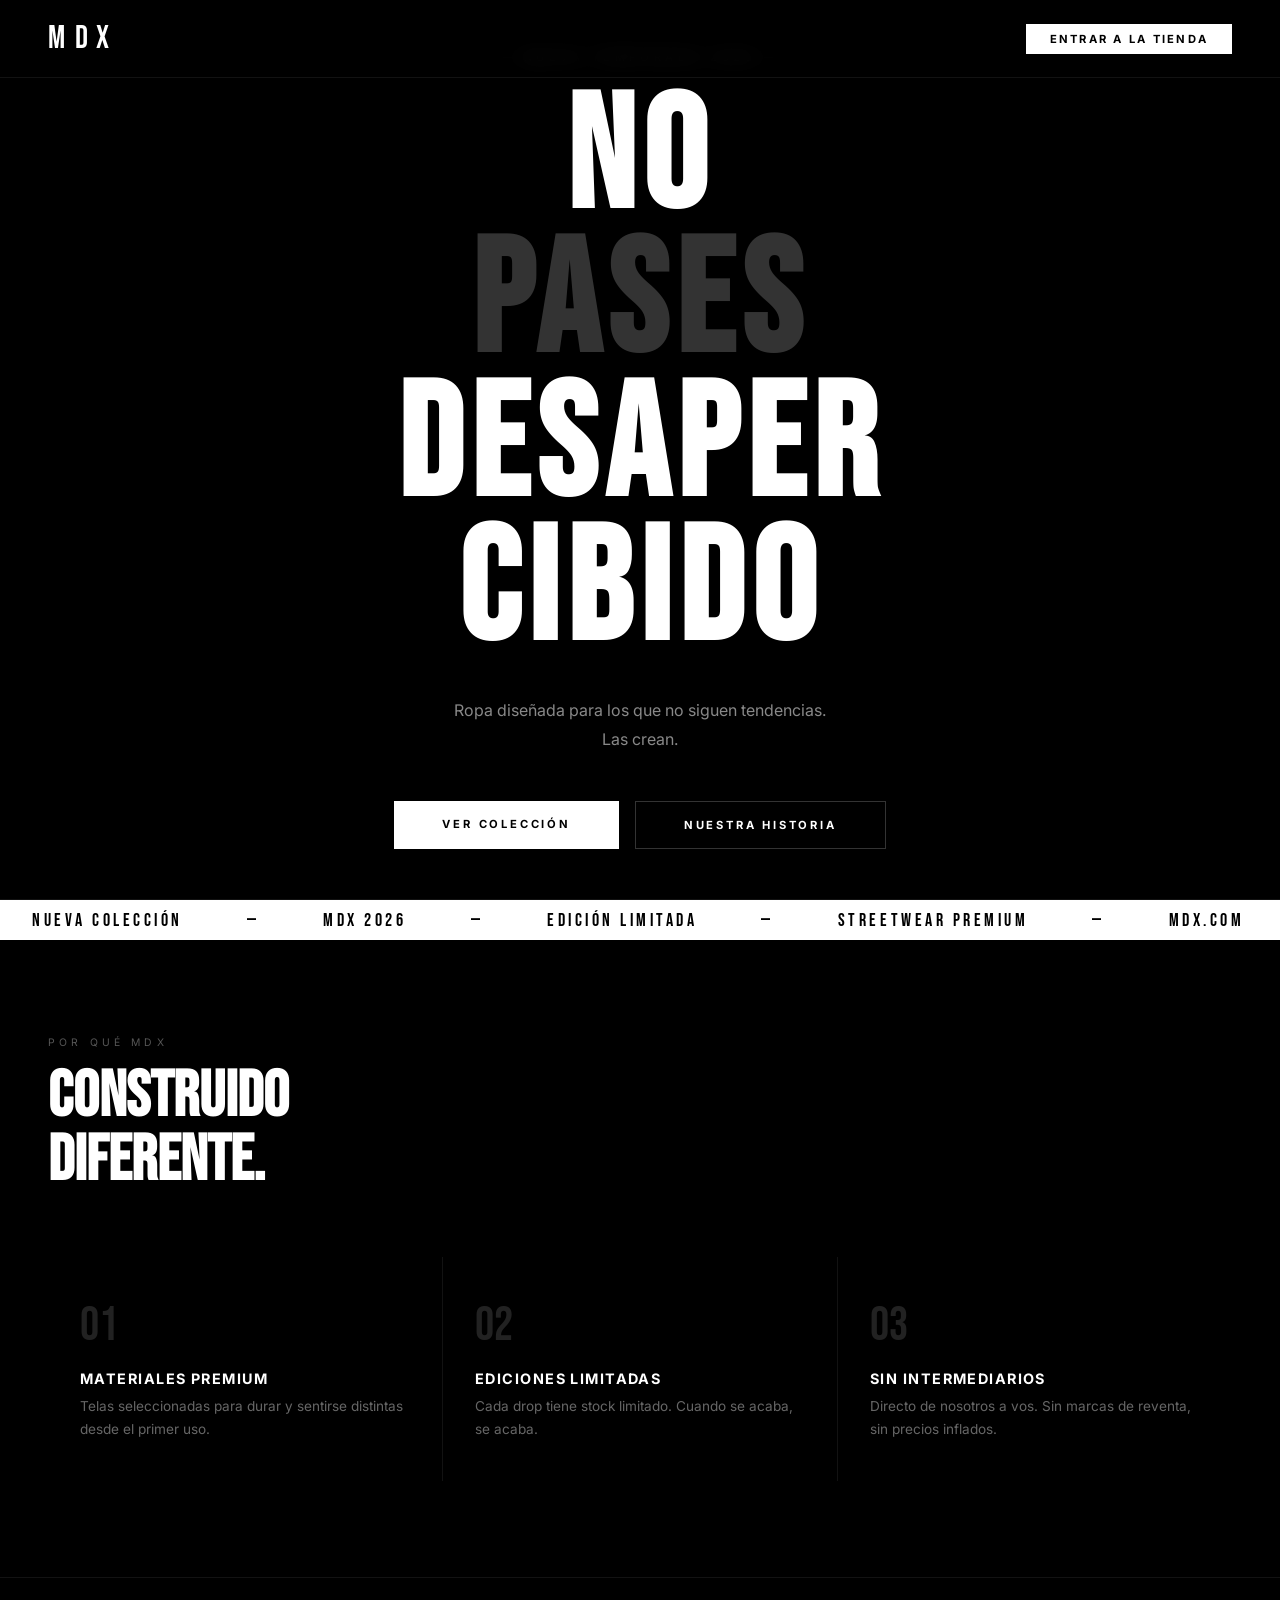
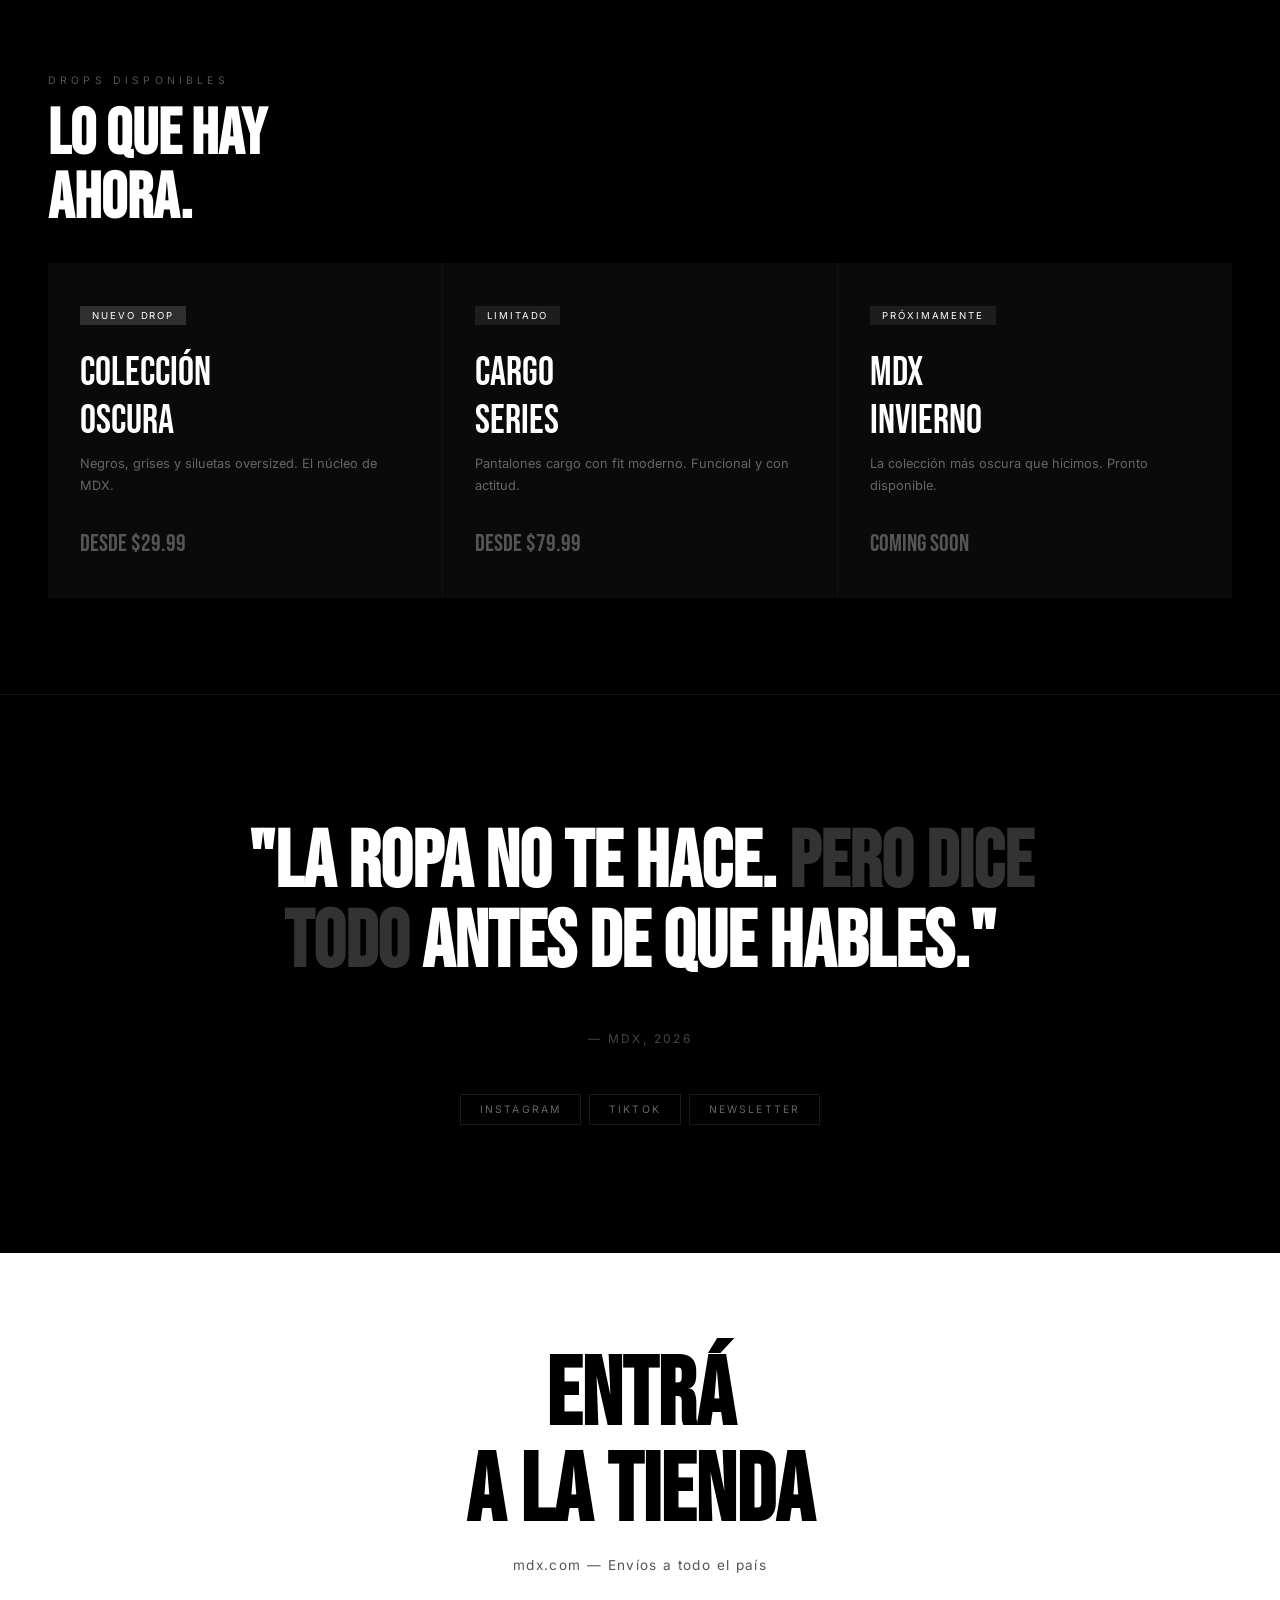
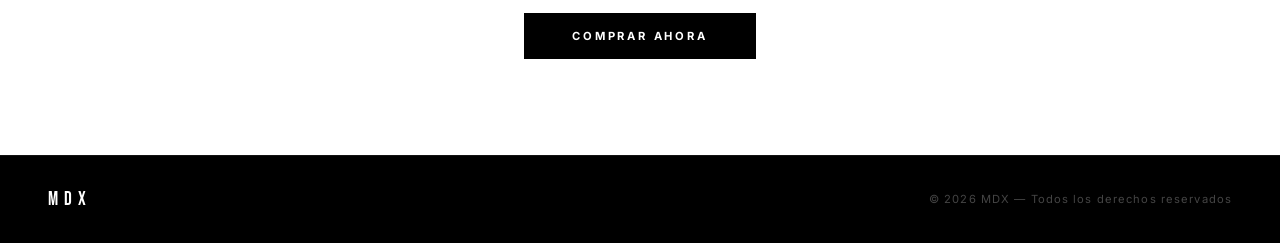
==== index.html @ 60da6911 "main" ====
<!DOCTYPE html>
<html lang="es">
<head>
  <meta charset="UTF-8" />
  <meta name="viewport" content="width=device-width, initial-scale=1.0" />
  <title>MDX — No pases desapercibido</title>
  <meta name="description" content="Ropa diseñada para los que no siguen tendencias. Las crean. Entrá a mdx.com" />
  <link rel="preconnect" href="https://fonts.googleapis.com" />
  <link href="https://fonts.googleapis.com/css2?family=Bebas+Neue&family=Inter:wght@400;500;700&display=swap" rel="stylesheet" />
  <style>
    *{margin:0;padding:0;box-sizing:border-box;}
    body{background:#000;color:#fff;font-family:'Inter',sans-serif;overflow-x:hidden;}
    .bebas{font-family:'Bebas Neue',sans-serif;}
    .nav{position:fixed;top:0;width:100%;z-index:100;display:flex;justify-content:space-between;align-items:center;padding:1.2rem 3rem;background:rgba(0,0,0,0.6);backdrop-filter:blur(10px);border-bottom:1px solid rgba(255,255,255,0.07);}
    .nav-logo{font-family:'Bebas Neue',sans-serif;font-size:2rem;letter-spacing:0.3em;color:#fff;text-decoration:none;}
    .nav-cta{padding:0.5rem 1.5rem;background:#fff;color:#000;font-size:0.7rem;letter-spacing:0.2em;text-transform:uppercase;font-weight:700;cursor:pointer;border:none;transition:background 0.2s;text-decoration:none;}
    .nav-cta:hover{background:#d4d4d4;}
    .hero{min-height:100vh;display:flex;flex-direction:column;justify-content:center;align-items:center;text-align:center;padding:2rem;position:relative;border-bottom:1px solid rgba(255,255,255,0.07);}
    .hero-tag{font-size:0.7rem;letter-spacing:0.4em;text-transform:uppercase;color:#666;margin-bottom:1.5rem;}
    .hero-title{font-family:'Bebas Neue',sans-serif;font-size:10rem;line-height:0.9;letter-spacing:0.05em;margin-bottom:2rem;}
    .hero-title span{color:#333;}
    .hero-sub{font-size:1rem;color:#888;max-width:400px;line-height:1.8;margin-bottom:3rem;}
    .hero-btns{display:flex;gap:1rem;flex-wrap:wrap;justify-content:center;}
    .btn-primary{padding:1rem 3rem;background:#fff;color:#000;font-size:0.7rem;letter-spacing:0.25em;text-transform:uppercase;font-weight:700;cursor:pointer;border:none;transition:all 0.2s;text-decoration:none;}
    .btn-primary:hover{background:#d4d4d4;}
    .btn-secondary{padding:1rem 3rem;background:transparent;color:#fff;font-size:0.7rem;letter-spacing:0.25em;text-transform:uppercase;font-weight:700;cursor:pointer;border:1px solid rgba(255,255,255,0.2);transition:all 0.2s;text-decoration:none;}
    .btn-secondary:hover{border-color:#fff;}
    .ticker{background:#fff;color:#000;padding:0.6rem 0;overflow:hidden;white-space:nowrap;}
    .ticker-inner{display:inline-block;animation:ticker 18s linear infinite;}
    .ticker-inner span{font-family:'Bebas Neue',sans-serif;font-size:1.1rem;letter-spacing:0.2em;padding:0 2rem;}
    @keyframes ticker{from{transform:translateX(0)}to{transform:translateX(-50%)}}
    .section{padding:6rem 3rem;border-bottom:1px solid rgba(255,255,255,0.07);}
    .section-label{font-size:0.65rem;letter-spacing:0.4em;text-transform:uppercase;color:#555;margin-bottom:1rem;}
    .section-title{font-family:'Bebas Neue',sans-serif;font-size:4rem;line-height:1;margin-bottom:1.5rem;}
    .features{display:grid;grid-template-columns:repeat(3,1fr);gap:1px;background:rgba(255,255,255,0.07);margin-top:4rem;}
    .feature{background:#000;padding:2.5rem 2rem;}
    .feature-num{font-family:'Bebas Neue',sans-serif;font-size:3rem;color:#222;margin-bottom:1rem;}
    .feature-title{font-size:0.9rem;font-weight:700;letter-spacing:0.1em;text-transform:uppercase;margin-bottom:0.5rem;}
    .feature-desc{font-size:0.85rem;color:#666;line-height:1.7;}
    .drops{display:grid;grid-template-columns:repeat(3,1fr);gap:1px;background:rgba(255,255,255,0.07);}
    .drop{background:#0a0a0a;padding:2.5rem 2rem;position:relative;overflow:hidden;}
    .drop-badge{display:inline-block;padding:0.25rem 0.75rem;background:rgba(255,255,255,0.08);font-size:0.6rem;letter-spacing:0.2em;text-transform:uppercase;margin-bottom:1.5rem;}
    .drop-badge.hot{background:rgba(255,255,255,0.15);color:#fff;}
    .drop-title{font-family:'Bebas Neue',sans-serif;font-size:2.5rem;margin-bottom:0.5rem;}
    .drop-desc{font-size:0.8rem;color:#666;line-height:1.7;margin-bottom:2rem;}
    .drop-price{font-family:'Bebas Neue',sans-serif;font-size:1.5rem;color:#555;}
    .drop-line{position:absolute;bottom:0;left:0;width:0;height:2px;background:#fff;transition:width 0.4s;}
    .drop:hover .drop-line{width:100%;}
    .manifesto{text-align:center;padding:8rem 3rem;}
    .manifesto-quote{font-family:'Bebas Neue',sans-serif;font-size:5rem;line-height:1;max-width:800px;margin:0 auto 3rem;}
    .manifesto-quote span{color:#333;}
    .social{display:flex;gap:0.5rem;justify-content:center;flex-wrap:wrap;margin-top:3rem;}
    .social-pill{padding:0.5rem 1.2rem;border:1px solid rgba(255,255,255,0.1);font-size:0.65rem;letter-spacing:0.2em;text-transform:uppercase;color:#666;cursor:pointer;transition:all 0.2s;text-decoration:none;}
    .social-pill:hover{border-color:#fff;color:#fff;}
    .cta-final{background:#fff;color:#000;text-align:center;padding:6rem 3rem;}
    .cta-final-title{font-family:'Bebas Neue',sans-serif;font-size:6rem;line-height:1;margin-bottom:1rem;}
    .cta-final-sub{font-size:0.85rem;color:#555;margin-bottom:2.5rem;letter-spacing:0.1em;}
    .btn-dark{padding:1rem 3rem;background:#000;color:#fff;font-size:0.7rem;letter-spacing:0.25em;text-transform:uppercase;font-weight:700;cursor:pointer;border:none;transition:background 0.2s;text-decoration:none;display:inline-block;}
    .btn-dark:hover{background:#222;}
    footer{padding:2rem 3rem;display:flex;justify-content:space-between;align-items:center;border-top:1px solid rgba(255,255,255,0.07);}
    .footer-logo{font-family:'Bebas Neue',sans-serif;font-size:1.2rem;letter-spacing:0.3em;}
    .footer-copy{font-size:0.7rem;color:#444;letter-spacing:0.1em;}
    @media(max-width:768px){
      .nav{padding:1rem 1.5rem;}
      .hero-title{font-size:5rem;}
      .features,.drops{grid-template-columns:1fr;}
      .manifesto-quote{font-size:3rem;}
      .cta-final-title{font-size:4rem;}
      .section{padding:4rem 1.5rem;}
      footer{flex-direction:column;gap:1rem;text-align:center;}
    }
  </style>
</head>
<body>

<nav class="nav">
  <a href="https://mdx.com" class="nav-logo">MDX</a>
  <a href="https://mdx.com/productos" class="nav-cta">Entrar a la tienda</a>
</nav>

<section class="hero">
  <p class="hero-tag">— Nueva temporada 2026 —</p>
  <h1 class="hero-title bebas">NO<br><span>PASES</span><br>DESAPER<br>CIBIDO</h1>
  <p class="hero-sub">Ropa diseñada para los que no siguen tendencias. Las crean.</p>
  <div class="hero-btns">
    <a href="https://mdx.com/productos" class="btn-primary">Ver colección</a>
    <a href="https://mdx.com/nosotros" class="btn-secondary">Nuestra historia</a>
  </div>
</section>

<div class="ticker">
  <div class="ticker-inner">
    <span>NUEVA COLECCIÓN</span><span>—</span><span>MDX 2026</span><span>—</span><span>EDICIÓN LIMITADA</span><span>—</span><span>STREETWEAR PREMIUM</span><span>—</span><span>MDX.COM</span><span>—</span>
    <span>NUEVA COLECCIÓN</span><span>—</span><span>MDX 2026</span><span>—</span><span>EDICIÓN LIMITADA</span><span>—</span><span>STREETWEAR PREMIUM</span><span>—</span><span>MDX.COM</span><span>—</span>
  </div>
</div>

<section class="section">
  <p class="section-label">Por qué MDX</p>
  <h2 class="section-title bebas">Construido<br>diferente.</h2>
  <div class="features">
    <div class="feature">
      <div class="feature-num">01</div>
      <div class="feature-title">Materiales premium</div>
      <div class="feature-desc">Telas seleccionadas para durar y sentirse distintas desde el primer uso.</div>
    </div>
    <div class="feature">
      <div class="feature-num">02</div>
      <div class="feature-title">Ediciones limitadas</div>
      <div class="feature-desc">Cada drop tiene stock limitado. Cuando se acaba, se acaba.</div>
    </div>
    <div class="feature">
      <div class="feature-num">03</div>
      <div class="feature-title">Sin intermediarios</div>
      <div class="feature-desc">Directo de nosotros a vos. Sin marcas de reventa, sin precios inflados.</div>
    </div>
  </div>
</section>

<section class="section">
  <p class="section-label">Drops disponibles</p>
  <h2 class="section-title bebas">Lo que hay<br>ahora.</h2>
  <div class="drops" style="margin-top:2rem;">
    <div class="drop">
      <div class="drop-badge hot">Nuevo drop</div>
      <div class="drop-title bebas">Colección<br>Oscura</div>
      <div class="drop-desc">Negros, grises y siluetas oversized. El núcleo de MDX.</div>
      <div class="drop-price">Desde $29.99</div>
      <div class="drop-line"></div>
    </div>
    <div class="drop">
      <div class="drop-badge">Limitado</div>
      <div class="drop-title bebas">Cargo<br>Series</div>
      <div class="drop-desc">Pantalones cargo con fit moderno. Funcional y con actitud.</div>
      <div class="drop-price">Desde $79.99</div>
      <div class="drop-line"></div>
    </div>
    <div class="drop">
      <div class="drop-badge">Próximamente</div>
      <div class="drop-title bebas">MDX<br>Invierno</div>
      <div class="drop-desc">La colección más oscura que hicimos. Pronto disponible.</div>
      <div class="drop-price">Coming soon</div>
      <div class="drop-line"></div>
    </div>
  </div>
</section>

<div class="manifesto">
  <h2 class="manifesto-quote bebas">"La ropa no te hace. <span>Pero dice todo</span> antes de que hables."</h2>
  <p style="font-size:0.75rem;color:#444;letter-spacing:0.2em;text-transform:uppercase;">— MDX, 2026</p>
  <div class="social">
    <a href="#" class="social-pill">Instagram</a>
    <a href="#" class="social-pill">TikTok</a>
    <a href="#" class="social-pill">Newsletter</a>
  </div>
</div>

<div class="cta-final">
  <h2 class="cta-final-title bebas">Entrá<br>a la tienda</h2>
  <p class="cta-final-sub">mdx.com — Envíos a todo el país</p>
  <a href="https://mdx.com" class="btn-dark">Comprar ahora</a>
</div>

<footer>
  <div class="footer-logo">MDX</div>
  <div class="footer-copy">© 2026 MDX — Todos los derechos reservados</div>
</footer>

</body>
</html>
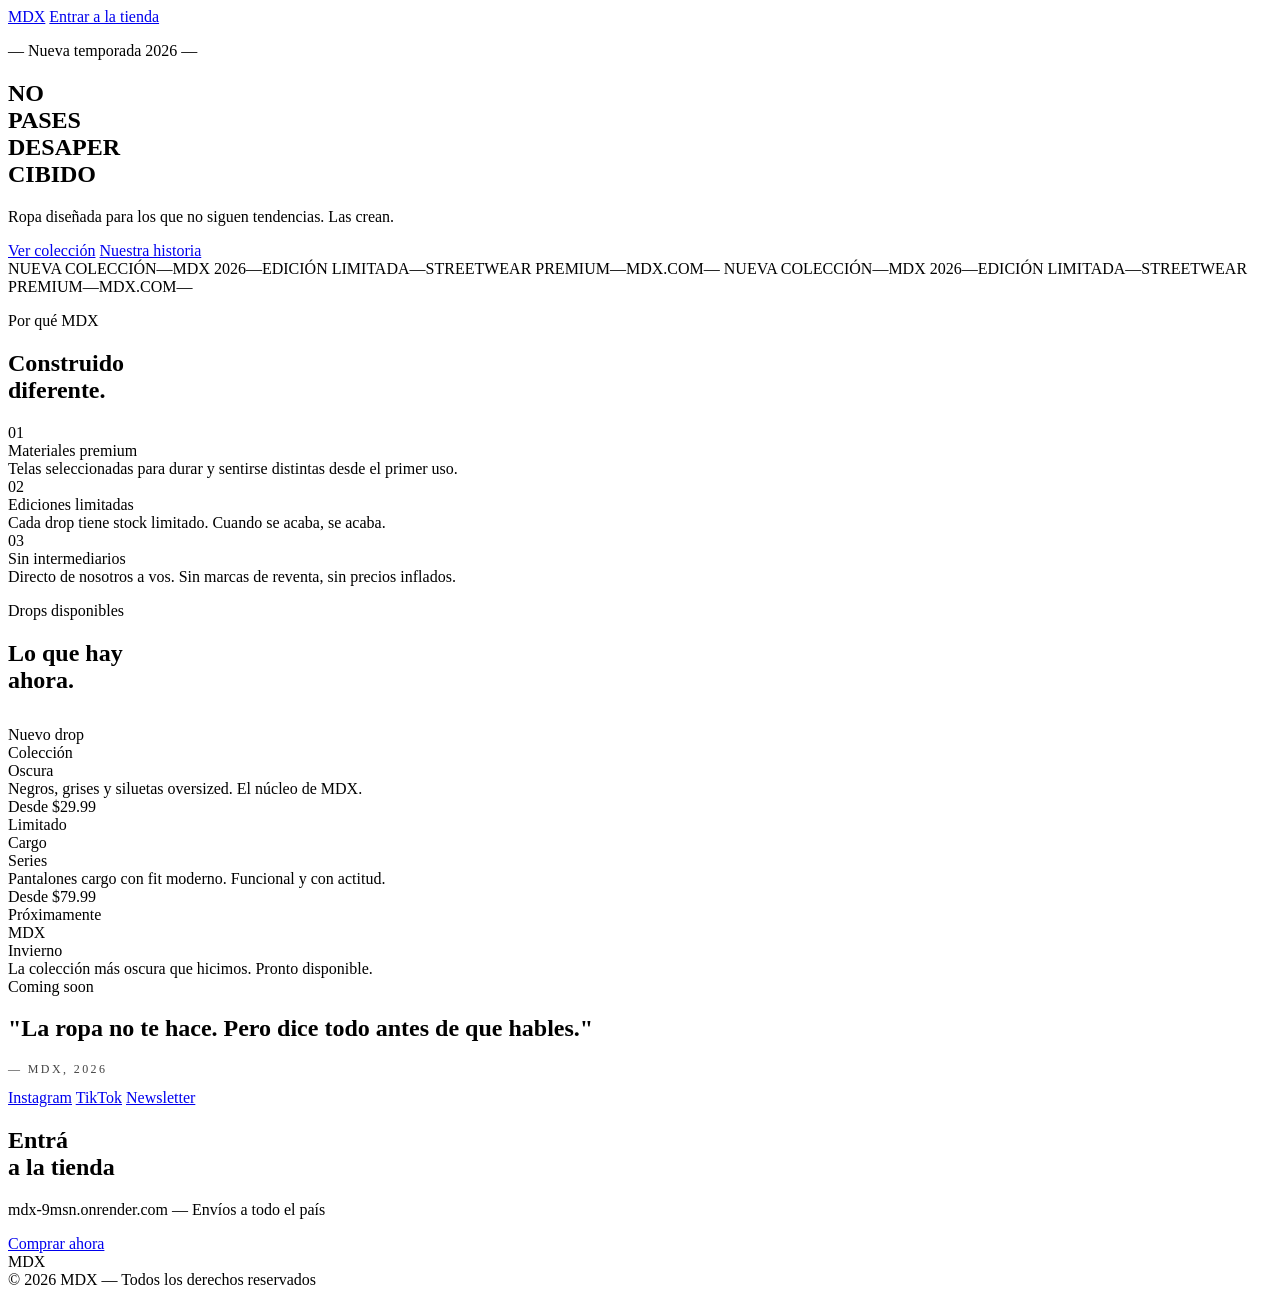
==== commit 4e47d75c: "main" ====
--- a/index.html
+++ b/index.html
@@ -4,78 +4,16 @@
   <meta charset="UTF-8" />
   <meta name="viewport" content="width=device-width, initial-scale=1.0" />
   <title>MDX — No pases desapercibido</title>
-  <meta name="description" content="Ropa diseñada para los que no siguen tendencias. Las crean. Entrá a mdx.com" />
+  <meta name="description" content="Ropa diseñada para los que no siguen tendencias. Las crean. Entrá a mdx" />
   <link rel="preconnect" href="https://fonts.googleapis.com" />
   <link href="https://fonts.googleapis.com/css2?family=Bebas+Neue&family=Inter:wght@400;500;700&display=swap" rel="stylesheet" />
-  <style>
-    *{margin:0;padding:0;box-sizing:border-box;}
-    body{background:#000;color:#fff;font-family:'Inter',sans-serif;overflow-x:hidden;}
-    .bebas{font-family:'Bebas Neue',sans-serif;}
-    .nav{position:fixed;top:0;width:100%;z-index:100;display:flex;justify-content:space-between;align-items:center;padding:1.2rem 3rem;background:rgba(0,0,0,0.6);backdrop-filter:blur(10px);border-bottom:1px solid rgba(255,255,255,0.07);}
-    .nav-logo{font-family:'Bebas Neue',sans-serif;font-size:2rem;letter-spacing:0.3em;color:#fff;text-decoration:none;}
-    .nav-cta{padding:0.5rem 1.5rem;background:#fff;color:#000;font-size:0.7rem;letter-spacing:0.2em;text-transform:uppercase;font-weight:700;cursor:pointer;border:none;transition:background 0.2s;text-decoration:none;}
-    .nav-cta:hover{background:#d4d4d4;}
-    .hero{min-height:100vh;display:flex;flex-direction:column;justify-content:center;align-items:center;text-align:center;padding:2rem;position:relative;border-bottom:1px solid rgba(255,255,255,0.07);}
-    .hero-tag{font-size:0.7rem;letter-spacing:0.4em;text-transform:uppercase;color:#666;margin-bottom:1.5rem;}
-    .hero-title{font-family:'Bebas Neue',sans-serif;font-size:10rem;line-height:0.9;letter-spacing:0.05em;margin-bottom:2rem;}
-    .hero-title span{color:#333;}
-    .hero-sub{font-size:1rem;color:#888;max-width:400px;line-height:1.8;margin-bottom:3rem;}
-    .hero-btns{display:flex;gap:1rem;flex-wrap:wrap;justify-content:center;}
-    .btn-primary{padding:1rem 3rem;background:#fff;color:#000;font-size:0.7rem;letter-spacing:0.25em;text-transform:uppercase;font-weight:700;cursor:pointer;border:none;transition:all 0.2s;text-decoration:none;}
-    .btn-primary:hover{background:#d4d4d4;}
-    .btn-secondary{padding:1rem 3rem;background:transparent;color:#fff;font-size:0.7rem;letter-spacing:0.25em;text-transform:uppercase;font-weight:700;cursor:pointer;border:1px solid rgba(255,255,255,0.2);transition:all 0.2s;text-decoration:none;}
-    .btn-secondary:hover{border-color:#fff;}
-    .ticker{background:#fff;color:#000;padding:0.6rem 0;overflow:hidden;white-space:nowrap;}
-    .ticker-inner{display:inline-block;animation:ticker 18s linear infinite;}
-    .ticker-inner span{font-family:'Bebas Neue',sans-serif;font-size:1.1rem;letter-spacing:0.2em;padding:0 2rem;}
-    @keyframes ticker{from{transform:translateX(0)}to{transform:translateX(-50%)}}
-    .section{padding:6rem 3rem;border-bottom:1px solid rgba(255,255,255,0.07);}
-    .section-label{font-size:0.65rem;letter-spacing:0.4em;text-transform:uppercase;color:#555;margin-bottom:1rem;}
-    .section-title{font-family:'Bebas Neue',sans-serif;font-size:4rem;line-height:1;margin-bottom:1.5rem;}
-    .features{display:grid;grid-template-columns:repeat(3,1fr);gap:1px;background:rgba(255,255,255,0.07);margin-top:4rem;}
-    .feature{background:#000;padding:2.5rem 2rem;}
-    .feature-num{font-family:'Bebas Neue',sans-serif;font-size:3rem;color:#222;margin-bottom:1rem;}
-    .feature-title{font-size:0.9rem;font-weight:700;letter-spacing:0.1em;text-transform:uppercase;margin-bottom:0.5rem;}
-    .feature-desc{font-size:0.85rem;color:#666;line-height:1.7;}
-    .drops{display:grid;grid-template-columns:repeat(3,1fr);gap:1px;background:rgba(255,255,255,0.07);}
-    .drop{background:#0a0a0a;padding:2.5rem 2rem;position:relative;overflow:hidden;}
-    .drop-badge{display:inline-block;padding:0.25rem 0.75rem;background:rgba(255,255,255,0.08);font-size:0.6rem;letter-spacing:0.2em;text-transform:uppercase;margin-bottom:1.5rem;}
-    .drop-badge.hot{background:rgba(255,255,255,0.15);color:#fff;}
-    .drop-title{font-family:'Bebas Neue',sans-serif;font-size:2.5rem;margin-bottom:0.5rem;}
-    .drop-desc{font-size:0.8rem;color:#666;line-height:1.7;margin-bottom:2rem;}
-    .drop-price{font-family:'Bebas Neue',sans-serif;font-size:1.5rem;color:#555;}
-    .drop-line{position:absolute;bottom:0;left:0;width:0;height:2px;background:#fff;transition:width 0.4s;}
-    .drop:hover .drop-line{width:100%;}
-    .manifesto{text-align:center;padding:8rem 3rem;}
-    .manifesto-quote{font-family:'Bebas Neue',sans-serif;font-size:5rem;line-height:1;max-width:800px;margin:0 auto 3rem;}
-    .manifesto-quote span{color:#333;}
-    .social{display:flex;gap:0.5rem;justify-content:center;flex-wrap:wrap;margin-top:3rem;}
-    .social-pill{padding:0.5rem 1.2rem;border:1px solid rgba(255,255,255,0.1);font-size:0.65rem;letter-spacing:0.2em;text-transform:uppercase;color:#666;cursor:pointer;transition:all 0.2s;text-decoration:none;}
-    .social-pill:hover{border-color:#fff;color:#fff;}
-    .cta-final{background:#fff;color:#000;text-align:center;padding:6rem 3rem;}
-    .cta-final-title{font-family:'Bebas Neue',sans-serif;font-size:6rem;line-height:1;margin-bottom:1rem;}
-    .cta-final-sub{font-size:0.85rem;color:#555;margin-bottom:2.5rem;letter-spacing:0.1em;}
-    .btn-dark{padding:1rem 3rem;background:#000;color:#fff;font-size:0.7rem;letter-spacing:0.25em;text-transform:uppercase;font-weight:700;cursor:pointer;border:none;transition:background 0.2s;text-decoration:none;display:inline-block;}
-    .btn-dark:hover{background:#222;}
-    footer{padding:2rem 3rem;display:flex;justify-content:space-between;align-items:center;border-top:1px solid rgba(255,255,255,0.07);}
-    .footer-logo{font-family:'Bebas Neue',sans-serif;font-size:1.2rem;letter-spacing:0.3em;}
-    .footer-copy{font-size:0.7rem;color:#444;letter-spacing:0.1em;}
-    @media(max-width:768px){
-      .nav{padding:1rem 1.5rem;}
-      .hero-title{font-size:5rem;}
-      .features,.drops{grid-template-columns:1fr;}
-      .manifesto-quote{font-size:3rem;}
-      .cta-final-title{font-size:4rem;}
-      .section{padding:4rem 1.5rem;}
-      footer{flex-direction:column;gap:1rem;text-align:center;}
-    }
-  </style>
+  <link rel="stylesheet" href="styles.css" />
 </head>
 <body>
 
 <nav class="nav">
-  <a href="https://mdx.com" class="nav-logo">MDX</a>
-  <a href="https://mdx.com/productos" class="nav-cta">Entrar a la tienda</a>
+  <a href="https://mdx-9msn.onrender.com" class="nav-logo">MDX</a>
+  <a href="https://mdx-9msn.onrender.com" class="nav-cta">Entrar a la tienda</a>
 </nav>
 
 <section class="hero">
@@ -83,8 +21,8 @@
   <h1 class="hero-title bebas">NO<br><span>PASES</span><br>DESAPER<br>CIBIDO</h1>
   <p class="hero-sub">Ropa diseñada para los que no siguen tendencias. Las crean.</p>
   <div class="hero-btns">
-    <a href="https://mdx.com/productos" class="btn-primary">Ver colección</a>
-    <a href="https://mdx.com/nosotros" class="btn-secondary">Nuestra historia</a>
+    <a href="https://mdx-9msn.onrender.com" class="btn-primary">Ver colección</a>
+    <a href="https://mdx-9msn.onrender.com" class="btn-secondary">Nuestra historia</a>
   </div>
 </section>
 
@@ -157,8 +95,8 @@
 
 <div class="cta-final">
   <h2 class="cta-final-title bebas">Entrá<br>a la tienda</h2>
-  <p class="cta-final-sub">mdx.com — Envíos a todo el país</p>
-  <a href="https://mdx.com" class="btn-dark">Comprar ahora</a>
+  <p class="cta-final-sub">mdx-9msn.onrender.com — Envíos a todo el país</p>
+  <a href="https://mdx-9msn.onrender.com" class="btn-dark">Comprar ahora</a>
 </div>
 
 <footer>
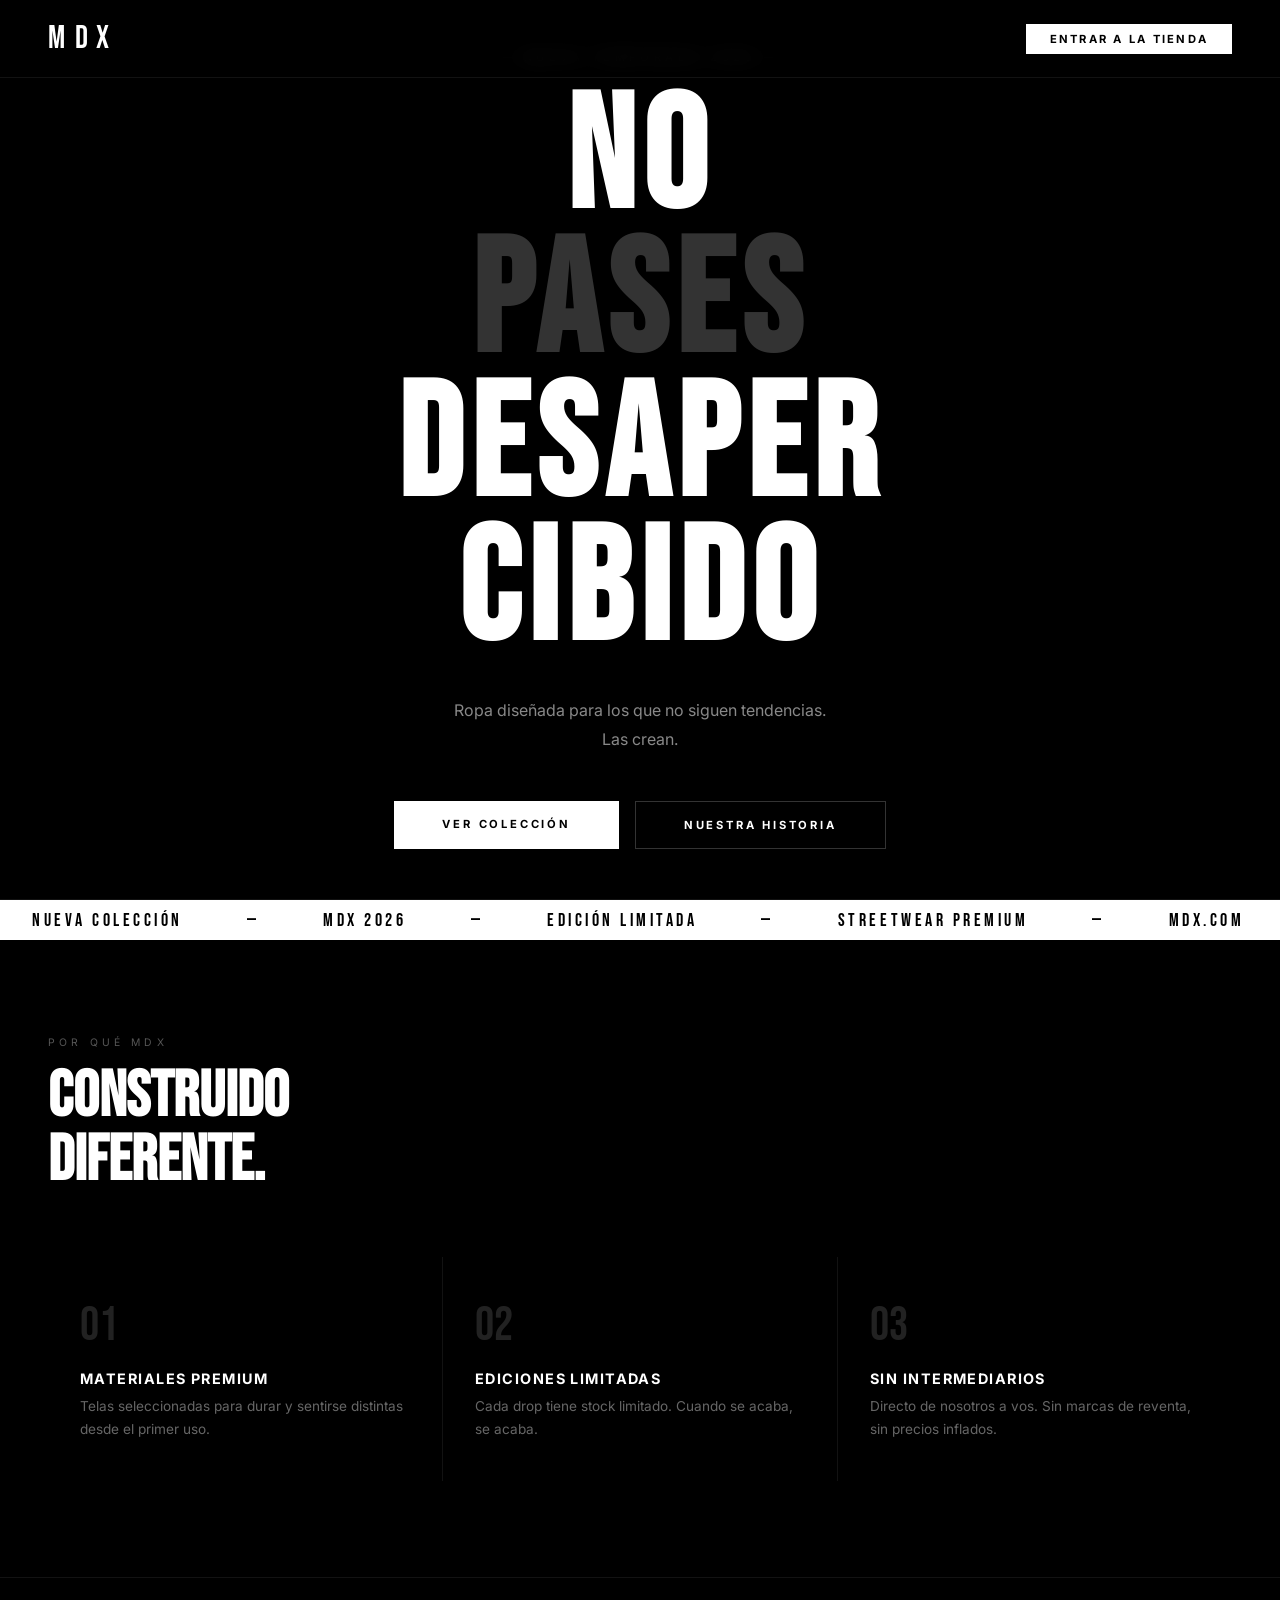
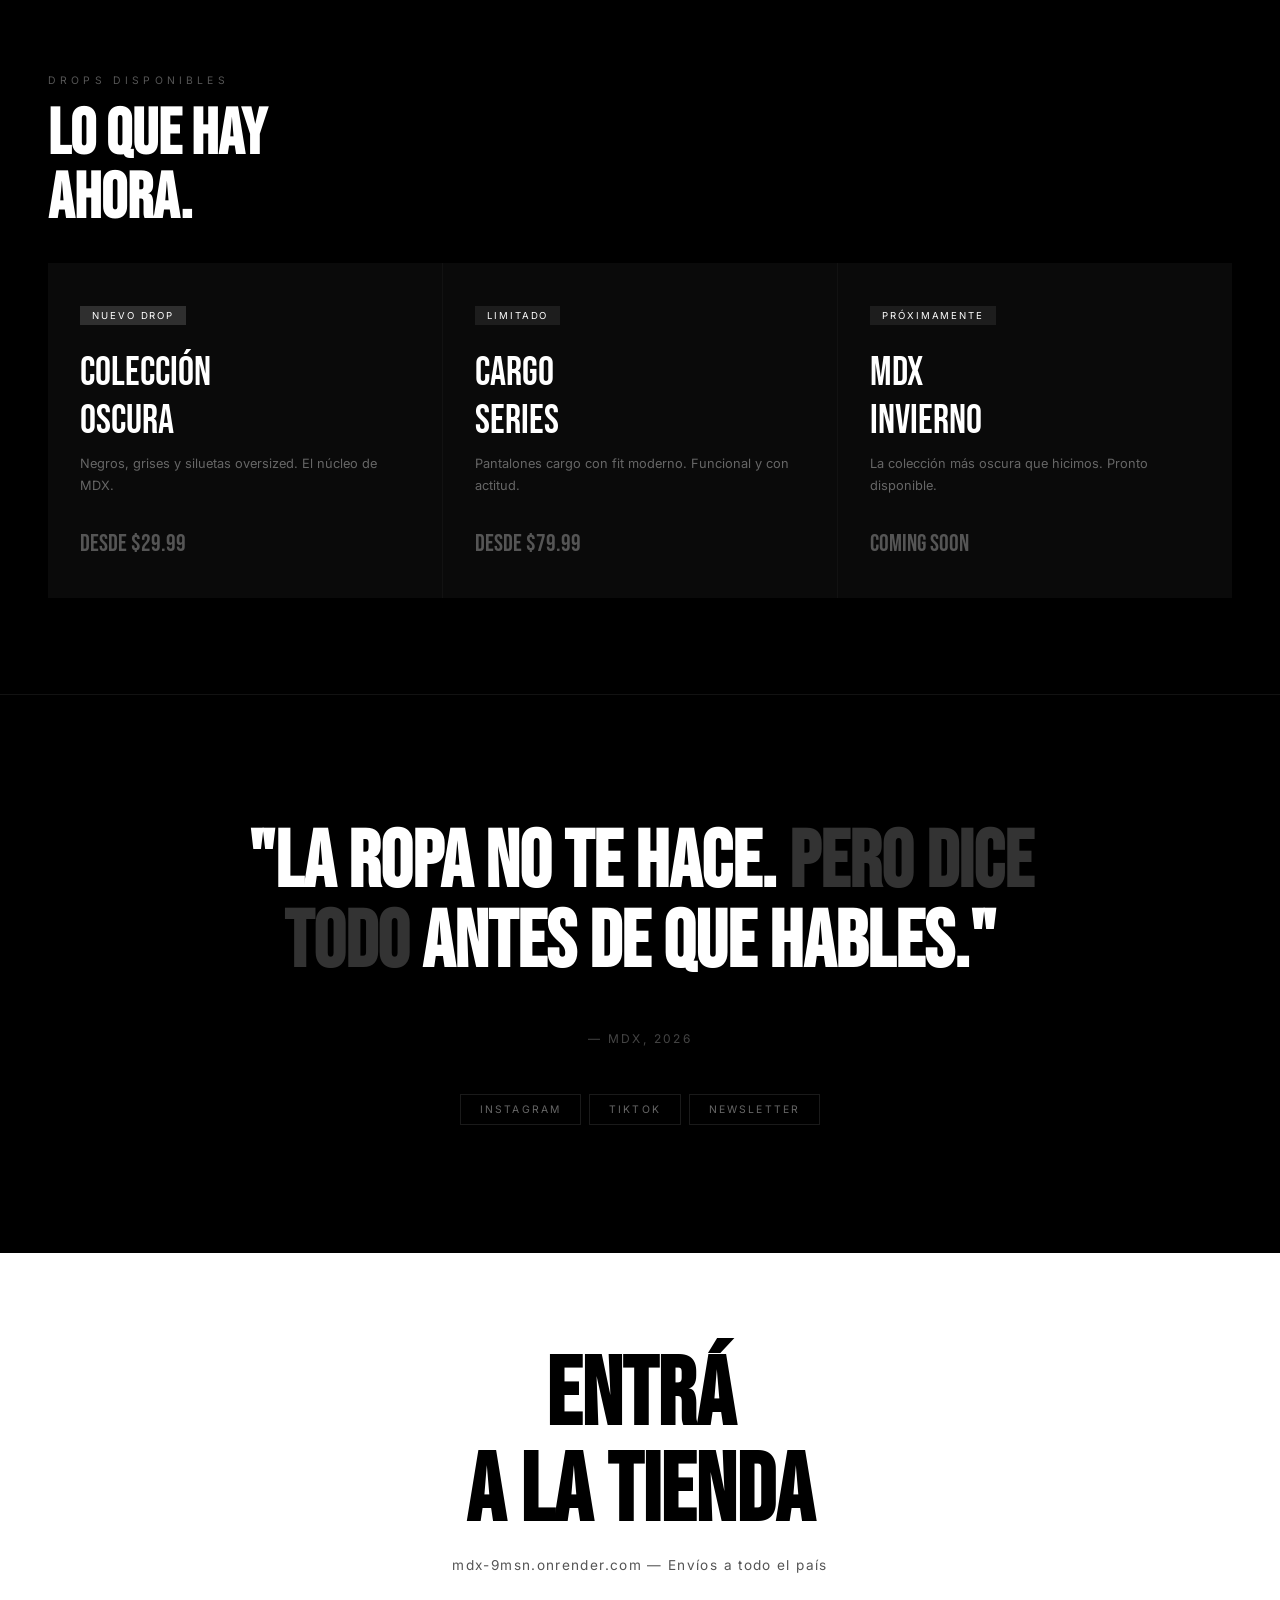
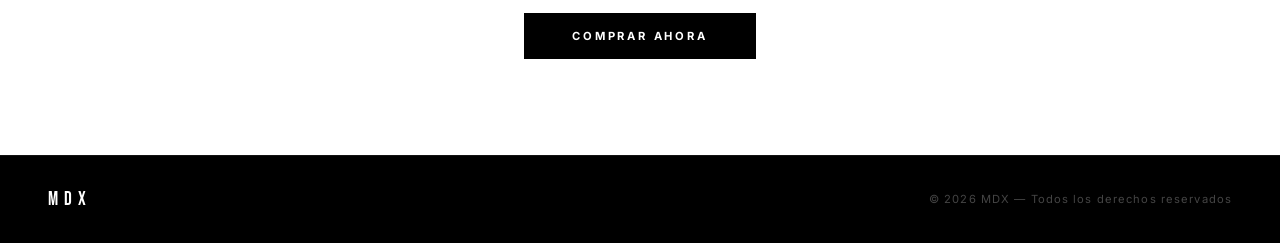
==== commit f8a6d17f: "main" ====
--- a/index.html
+++ b/index.html
@@ -7,7 +7,7 @@
   <meta name="description" content="Ropa diseñada para los que no siguen tendencias. Las crean. Entrá a mdx" />
   <link rel="preconnect" href="https://fonts.googleapis.com" />
   <link href="https://fonts.googleapis.com/css2?family=Bebas+Neue&family=Inter:wght@400;500;700&display=swap" rel="stylesheet" />
-  <link rel="stylesheet" href="styles.css" />
+  <link rel="stylesheet" href="style.css" />
 </head>
 <body>
 
--- a/style.css
+++ b/style.css
@@ -0,0 +1,420 @@
+    * {
+        margin: 0;
+        padding: 0;
+        box-sizing: border-box;
+    }
+
+    body {
+        background: #000;
+        color: #fff;
+        font-family: 'Inter', sans-serif;
+        overflow-x: hidden;
+    }
+
+    .bebas {
+        font-family: 'Bebas Neue', sans-serif;
+    }
+
+    .nav {
+        position: fixed;
+        top: 0;
+        width: 100%;
+        z-index: 100;
+        display: flex;
+        justify-content: space-between;
+        align-items: center;
+        padding: 1.2rem 3rem;
+        background: rgba(0, 0, 0, 0.6);
+        backdrop-filter: blur(10px);
+        border-bottom: 1px solid rgba(255, 255, 255, 0.07);
+    }
+
+    .nav-logo {
+        font-family: 'Bebas Neue', sans-serif;
+        font-size: 2rem;
+        letter-spacing: 0.3em;
+        color: #fff;
+        text-decoration: none;
+    }
+
+    .nav-cta {
+        padding: 0.5rem 1.5rem;
+        background: #fff;
+        color: #000;
+        font-size: 0.7rem;
+        letter-spacing: 0.2em;
+        text-transform: uppercase;
+        font-weight: 700;
+        cursor: pointer;
+        border: none;
+        transition: background 0.2s;
+        text-decoration: none;
+    }
+
+    .nav-cta:hover {
+        background: #d4d4d4;
+    }
+
+    .hero {
+        min-height: 100vh;
+        display: flex;
+        flex-direction: column;
+        justify-content: center;
+        align-items: center;
+        text-align: center;
+        padding: 2rem;
+        position: relative;
+        border-bottom: 1px solid rgba(255, 255, 255, 0.07);
+    }
+
+    .hero-tag {
+        font-size: 0.7rem;
+        letter-spacing: 0.4em;
+        text-transform: uppercase;
+        color: #666;
+        margin-bottom: 1.5rem;
+    }
+
+    .hero-title {
+        font-family: 'Bebas Neue', sans-serif;
+        font-size: 10rem;
+        line-height: 0.9;
+        letter-spacing: 0.05em;
+        margin-bottom: 2rem;
+    }
+
+    .hero-title span {
+        color: #333;
+    }
+
+    .hero-sub {
+        font-size: 1rem;
+        color: #888;
+        max-width: 400px;
+        line-height: 1.8;
+        margin-bottom: 3rem;
+    }
+
+    .hero-btns {
+        display: flex;
+        gap: 1rem;
+        flex-wrap: wrap;
+        justify-content: center;
+    }
+
+    .btn-primary {
+        padding: 1rem 3rem;
+        background: #fff;
+        color: #000;
+        font-size: 0.7rem;
+        letter-spacing: 0.25em;
+        text-transform: uppercase;
+        font-weight: 700;
+        cursor: pointer;
+        border: none;
+        transition: all 0.2s;
+        text-decoration: none;
+    }
+
+    .btn-primary:hover {
+        background: #d4d4d4;
+    }
+
+    .btn-secondary {
+        padding: 1rem 3rem;
+        background: transparent;
+        color: #fff;
+        font-size: 0.7rem;
+        letter-spacing: 0.25em;
+        text-transform: uppercase;
+        font-weight: 700;
+        cursor: pointer;
+        border: 1px solid rgba(255, 255, 255, 0.2);
+        transition: all 0.2s;
+        text-decoration: none;
+    }
+
+    .btn-secondary:hover {
+        border-color: #fff;
+    }
+
+    .ticker {
+        background: #fff;
+        color: #000;
+        padding: 0.6rem 0;
+        overflow: hidden;
+        white-space: nowrap;
+    }
+
+    .ticker-inner {
+        display: inline-block;
+        animation: ticker 18s linear infinite;
+    }
+
+    .ticker-inner span {
+        font-family: 'Bebas Neue', sans-serif;
+        font-size: 1.1rem;
+        letter-spacing: 0.2em;
+        padding: 0 2rem;
+    }
+
+    @keyframes ticker {
+        from {
+            transform: translateX(0)
+        }
+
+        to {
+            transform: translateX(-50%)
+        }
+    }
+
+    .section {
+        padding: 6rem 3rem;
+        border-bottom: 1px solid rgba(255, 255, 255, 0.07);
+    }
+
+    .section-label {
+        font-size: 0.65rem;
+        letter-spacing: 0.4em;
+        text-transform: uppercase;
+        color: #555;
+        margin-bottom: 1rem;
+    }
+
+    .section-title {
+        font-family: 'Bebas Neue', sans-serif;
+        font-size: 4rem;
+        line-height: 1;
+        margin-bottom: 1.5rem;
+    }
+
+    .features {
+        display: grid;
+        grid-template-columns: repeat(3, 1fr);
+        gap: 1px;
+        background: rgba(255, 255, 255, 0.07);
+        margin-top: 4rem;
+    }
+
+    .feature {
+        background: #000;
+        padding: 2.5rem 2rem;
+    }
+
+    .feature-num {
+        font-family: 'Bebas Neue', sans-serif;
+        font-size: 3rem;
+        color: #222;
+        margin-bottom: 1rem;
+    }
+
+    .feature-title {
+        font-size: 0.9rem;
+        font-weight: 700;
+        letter-spacing: 0.1em;
+        text-transform: uppercase;
+        margin-bottom: 0.5rem;
+    }
+
+    .feature-desc {
+        font-size: 0.85rem;
+        color: #666;
+        line-height: 1.7;
+    }
+
+    .drops {
+        display: grid;
+        grid-template-columns: repeat(3, 1fr);
+        gap: 1px;
+        background: rgba(255, 255, 255, 0.07);
+    }
+
+    .drop {
+        background: #0a0a0a;
+        padding: 2.5rem 2rem;
+        position: relative;
+        overflow: hidden;
+    }
+
+    .drop-badge {
+        display: inline-block;
+        padding: 0.25rem 0.75rem;
+        background: rgba(255, 255, 255, 0.08);
+        font-size: 0.6rem;
+        letter-spacing: 0.2em;
+        text-transform: uppercase;
+        margin-bottom: 1.5rem;
+    }
+
+    .drop-badge.hot {
+        background: rgba(255, 255, 255, 0.15);
+        color: #fff;
+    }
+
+    .drop-title {
+        font-family: 'Bebas Neue', sans-serif;
+        font-size: 2.5rem;
+        margin-bottom: 0.5rem;
+    }
+
+    .drop-desc {
+        font-size: 0.8rem;
+        color: #666;
+        line-height: 1.7;
+        margin-bottom: 2rem;
+    }
+
+    .drop-price {
+        font-family: 'Bebas Neue', sans-serif;
+        font-size: 1.5rem;
+        color: #555;
+    }
+
+    .drop-line {
+        position: absolute;
+        bottom: 0;
+        left: 0;
+        width: 0;
+        height: 2px;
+        background: #fff;
+        transition: width 0.4s;
+    }
+
+    .drop:hover .drop-line {
+        width: 100%;
+    }
+
+    .manifesto {
+        text-align: center;
+        padding: 8rem 3rem;
+    }
+
+    .manifesto-quote {
+        font-family: 'Bebas Neue', sans-serif;
+        font-size: 5rem;
+        line-height: 1;
+        max-width: 800px;
+        margin: 0 auto 3rem;
+    }
+
+    .manifesto-quote span {
+        color: #333;
+    }
+
+    .social {
+        display: flex;
+        gap: 0.5rem;
+        justify-content: center;
+        flex-wrap: wrap;
+        margin-top: 3rem;
+    }
+
+    .social-pill {
+        padding: 0.5rem 1.2rem;
+        border: 1px solid rgba(255, 255, 255, 0.1);
+        font-size: 0.65rem;
+        letter-spacing: 0.2em;
+        text-transform: uppercase;
+        color: #666;
+        cursor: pointer;
+        transition: all 0.2s;
+        text-decoration: none;
+    }
+
+    .social-pill:hover {
+        border-color: #fff;
+        color: #fff;
+    }
+
+    .cta-final {
+        background: #fff;
+        color: #000;
+        text-align: center;
+        padding: 6rem 3rem;
+    }
+
+    .cta-final-title {
+        font-family: 'Bebas Neue', sans-serif;
+        font-size: 6rem;
+        line-height: 1;
+        margin-bottom: 1rem;
+    }
+
+    .cta-final-sub {
+        font-size: 0.85rem;
+        color: #555;
+        margin-bottom: 2.5rem;
+        letter-spacing: 0.1em;
+    }
+
+    .btn-dark {
+        padding: 1rem 3rem;
+        background: #000;
+        color: #fff;
+        font-size: 0.7rem;
+        letter-spacing: 0.25em;
+        text-transform: uppercase;
+        font-weight: 700;
+        cursor: pointer;
+        border: none;
+        transition: background 0.2s;
+        text-decoration: none;
+        display: inline-block;
+    }
+
+    .btn-dark:hover {
+        background: #222;
+    }
+
+    footer {
+        padding: 2rem 3rem;
+        display: flex;
+        justify-content: space-between;
+        align-items: center;
+        border-top: 1px solid rgba(255, 255, 255, 0.07);
+    }
+
+    .footer-logo {
+        font-family: 'Bebas Neue', sans-serif;
+        font-size: 1.2rem;
+        letter-spacing: 0.3em;
+    }
+
+    .footer-copy {
+        font-size: 0.7rem;
+        color: #444;
+        letter-spacing: 0.1em;
+    }
+
+    @media(max-width:768px) {
+        .nav {
+            padding: 1rem 1.5rem;
+        }
+
+        .hero-title {
+            font-size: 5rem;
+        }
+
+        .features,
+        .drops {
+            grid-template-columns: 1fr;
+        }
+
+        .manifesto-quote {
+            font-size: 3rem;
+        }
+
+        .cta-final-title {
+            font-size: 4rem;
+        }
+
+        .section {
+            padding: 4rem 1.5rem;
+        }
+
+        footer {
+            flex-direction: column;
+            gap: 1rem;
+            text-align: center;
+        }
+    }
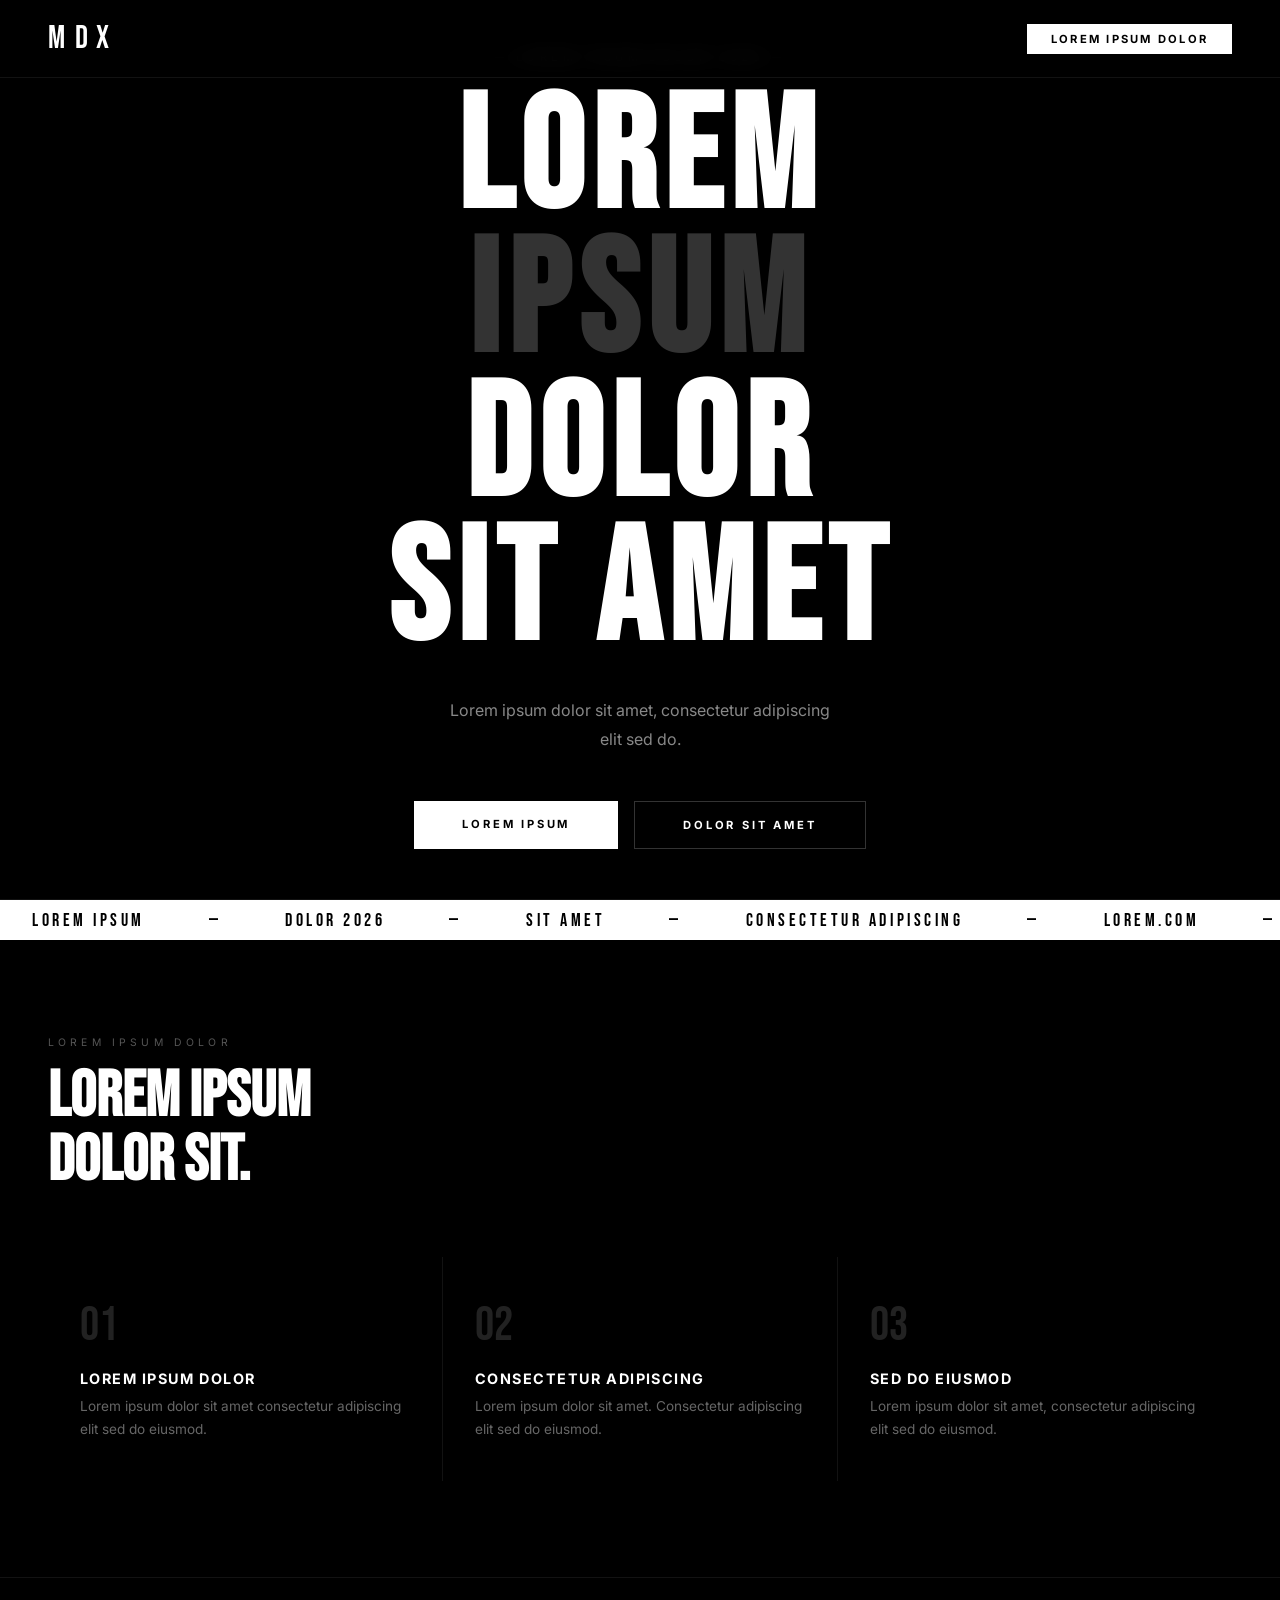
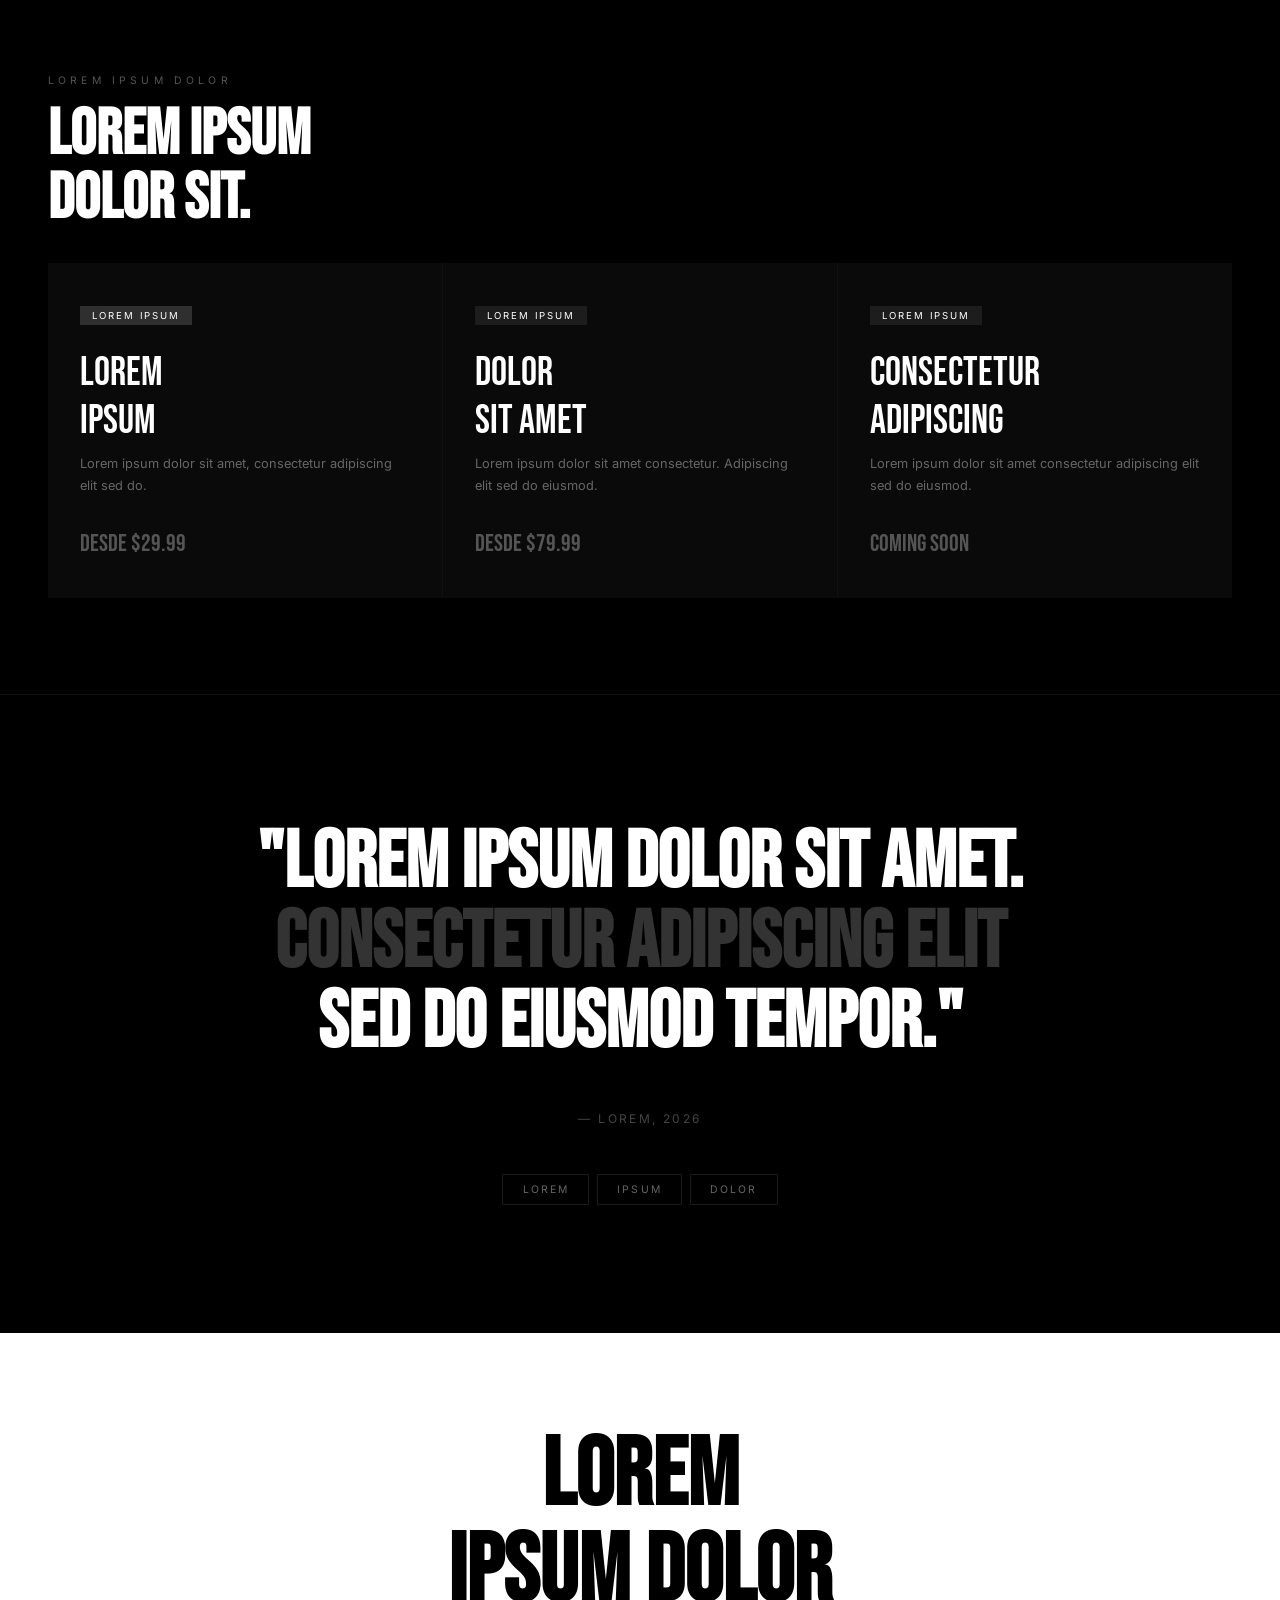
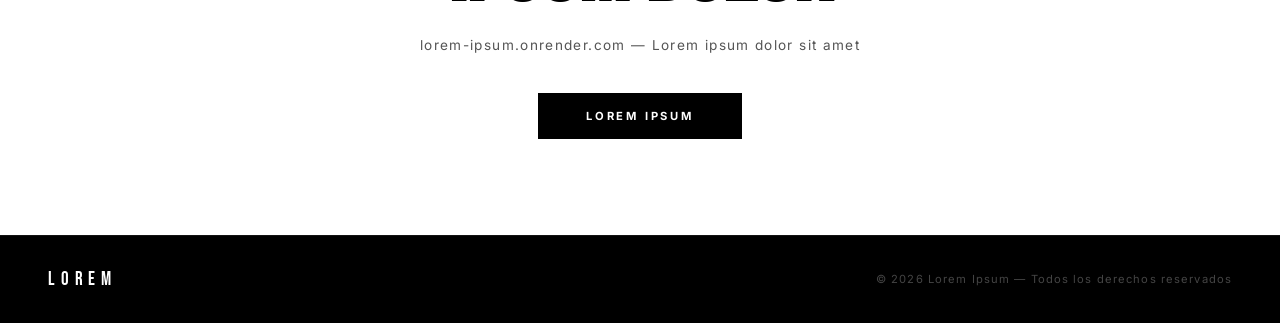
==== commit 90c8a245: "main" ====
--- a/index.html
+++ b/index.html
@@ -3,8 +3,8 @@
 <head>
   <meta charset="UTF-8" />
   <meta name="viewport" content="width=device-width, initial-scale=1.0" />
-  <title>MDX — No pases desapercibido</title>
-  <meta name="description" content="Ropa diseñada para los que no siguen tendencias. Las crean. Entrá a mdx" />
+  <title>MDX Landing</title>
+  <meta name="description" content="Lorem ipsum dolor sit amet consectetur adipiscing elit" />
   <link rel="preconnect" href="https://fonts.googleapis.com" />
   <link href="https://fonts.googleapis.com/css2?family=Bebas+Neue&family=Inter:wght@400;500;700&display=swap" rel="stylesheet" />
   <link rel="stylesheet" href="style.css" />
@@ -13,70 +13,70 @@
 
 <nav class="nav">
   <a href="https://mdx-9msn.onrender.com" class="nav-logo">MDX</a>
-  <a href="https://mdx-9msn.onrender.com" class="nav-cta">Entrar a la tienda</a>
+  <a href="https://mdx-9msn.onrender.com" class="nav-cta">Lorem ipsum dolor</a>
 </nav>
 
 <section class="hero">
-  <p class="hero-tag">— Nueva temporada 2026 —</p>
-  <h1 class="hero-title bebas">NO<br><span>PASES</span><br>DESAPER<br>CIBIDO</h1>
-  <p class="hero-sub">Ropa diseñada para los que no siguen tendencias. Las crean.</p>
+  <p class="hero-tag">— Lorem ipsum dolor 2026 —</p>
+  <h1 class="hero-title bebas">LOREM<br><span>IPSUM</span><br>DOLOR<br>SIT AMET</h1>
+  <p class="hero-sub">Lorem ipsum dolor sit amet, consectetur adipiscing elit sed do.</p>
   <div class="hero-btns">
-    <a href="https://mdx-9msn.onrender.com" class="btn-primary">Ver colección</a>
-    <a href="https://mdx-9msn.onrender.com" class="btn-secondary">Nuestra historia</a>
+    <a href="https://mdx-9msn.onrender.com" class="btn-primary">Lorem ipsum</a>
+    <a href="https://mdx-9msn.onrender.com" class="btn-secondary">Dolor sit amet</a>
   </div>
 </section>
 
 <div class="ticker">
   <div class="ticker-inner">
-    <span>NUEVA COLECCIÓN</span><span>—</span><span>MDX 2026</span><span>—</span><span>EDICIÓN LIMITADA</span><span>—</span><span>STREETWEAR PREMIUM</span><span>—</span><span>MDX.COM</span><span>—</span>
-    <span>NUEVA COLECCIÓN</span><span>—</span><span>MDX 2026</span><span>—</span><span>EDICIÓN LIMITADA</span><span>—</span><span>STREETWEAR PREMIUM</span><span>—</span><span>MDX.COM</span><span>—</span>
+    <span>LOREM IPSUM</span><span>—</span><span>DOLOR 2026</span><span>—</span><span>SIT AMET</span><span>—</span><span>CONSECTETUR ADIPISCING</span><span>—</span><span>LOREM.COM</span><span>—</span>
+    <span>LOREM IPSUM</span><span>—</span><span>DOLOR 2026</span><span>—</span><span>SIT AMET</span><span>—</span><span>CONSECTETUR ADIPISCING</span><span>—</span><span>LOREM.COM</span><span>—</span>
   </div>
 </div>
 
 <section class="section">
-  <p class="section-label">Por qué MDX</p>
-  <h2 class="section-title bebas">Construido<br>diferente.</h2>
+  <p class="section-label">Lorem ipsum dolor</p>
+  <h2 class="section-title bebas">Lorem ipsum<br>dolor sit.</h2>
   <div class="features">
     <div class="feature">
       <div class="feature-num">01</div>
-      <div class="feature-title">Materiales premium</div>
-      <div class="feature-desc">Telas seleccionadas para durar y sentirse distintas desde el primer uso.</div>
+      <div class="feature-title">Lorem ipsum dolor</div>
+      <div class="feature-desc">Lorem ipsum dolor sit amet consectetur adipiscing elit sed do eiusmod.</div>
     </div>
     <div class="feature">
       <div class="feature-num">02</div>
-      <div class="feature-title">Ediciones limitadas</div>
-      <div class="feature-desc">Cada drop tiene stock limitado. Cuando se acaba, se acaba.</div>
+      <div class="feature-title">Consectetur adipiscing</div>
+      <div class="feature-desc">Lorem ipsum dolor sit amet. Consectetur adipiscing elit sed do eiusmod.</div>
     </div>
     <div class="feature">
       <div class="feature-num">03</div>
-      <div class="feature-title">Sin intermediarios</div>
-      <div class="feature-desc">Directo de nosotros a vos. Sin marcas de reventa, sin precios inflados.</div>
+      <div class="feature-title">Sed do eiusmod</div>
+      <div class="feature-desc">Lorem ipsum dolor sit amet, consectetur adipiscing elit sed do eiusmod.</div>
     </div>
   </div>
 </section>
 
 <section class="section">
-  <p class="section-label">Drops disponibles</p>
-  <h2 class="section-title bebas">Lo que hay<br>ahora.</h2>
+  <p class="section-label">Lorem ipsum dolor</p>
+  <h2 class="section-title bebas">Lorem ipsum<br>dolor sit.</h2>
   <div class="drops" style="margin-top:2rem;">
     <div class="drop">
-      <div class="drop-badge hot">Nuevo drop</div>
-      <div class="drop-title bebas">Colección<br>Oscura</div>
-      <div class="drop-desc">Negros, grises y siluetas oversized. El núcleo de MDX.</div>
+      <div class="drop-badge hot">Lorem ipsum</div>
+      <div class="drop-title bebas">Lorem<br>Ipsum</div>
+      <div class="drop-desc">Lorem ipsum dolor sit amet, consectetur adipiscing elit sed do.</div>
       <div class="drop-price">Desde $29.99</div>
       <div class="drop-line"></div>
     </div>
     <div class="drop">
-      <div class="drop-badge">Limitado</div>
-      <div class="drop-title bebas">Cargo<br>Series</div>
-      <div class="drop-desc">Pantalones cargo con fit moderno. Funcional y con actitud.</div>
+      <div class="drop-badge">Lorem ipsum</div>
+      <div class="drop-title bebas">Dolor<br>Sit Amet</div>
+      <div class="drop-desc">Lorem ipsum dolor sit amet consectetur. Adipiscing elit sed do eiusmod.</div>
       <div class="drop-price">Desde $79.99</div>
       <div class="drop-line"></div>
     </div>
     <div class="drop">
-      <div class="drop-badge">Próximamente</div>
-      <div class="drop-title bebas">MDX<br>Invierno</div>
-      <div class="drop-desc">La colección más oscura que hicimos. Pronto disponible.</div>
+      <div class="drop-badge">Lorem ipsum</div>
+      <div class="drop-title bebas">Consectetur<br>Adipiscing</div>
+      <div class="drop-desc">Lorem ipsum dolor sit amet consectetur adipiscing elit sed do eiusmod.</div>
       <div class="drop-price">Coming soon</div>
       <div class="drop-line"></div>
     </div>
@@ -84,25 +84,25 @@
 </section>
 
 <div class="manifesto">
-  <h2 class="manifesto-quote bebas">"La ropa no te hace. <span>Pero dice todo</span> antes de que hables."</h2>
-  <p style="font-size:0.75rem;color:#444;letter-spacing:0.2em;text-transform:uppercase;">— MDX, 2026</p>
+  <h2 class="manifesto-quote bebas">"Lorem ipsum dolor sit amet. <span>Consectetur adipiscing elit</span> sed do eiusmod tempor."</h2>
+  <p style="font-size:0.75rem;color:#444;letter-spacing:0.2em;text-transform:uppercase;">— Lorem, 2026</p>
   <div class="social">
-    <a href="#" class="social-pill">Instagram</a>
-    <a href="#" class="social-pill">TikTok</a>
-    <a href="#" class="social-pill">Newsletter</a>
+    <a href="#" class="social-pill">Lorem</a>
+    <a href="#" class="social-pill">Ipsum</a>
+    <a href="#" class="social-pill">Dolor</a>
   </div>
 </div>
 
 <div class="cta-final">
-  <h2 class="cta-final-title bebas">Entrá<br>a la tienda</h2>
-  <p class="cta-final-sub">mdx-9msn.onrender.com — Envíos a todo el país</p>
-  <a href="https://mdx-9msn.onrender.com" class="btn-dark">Comprar ahora</a>
+  <h2 class="cta-final-title bebas">Lorem<br>ipsum dolor</h2>
+  <p class="cta-final-sub">lorem-ipsum.onrender.com — Lorem ipsum dolor sit amet</p>
+  <a href="https://mdx-9msn.onrender.com" class="btn-dark">Lorem ipsum</a>
 </div>
 
 <footer>
-  <div class="footer-logo">MDX</div>
-  <div class="footer-copy">© 2026 MDX — Todos los derechos reservados</div>
+  <div class="footer-logo">Lorem</div>
+  <div class="footer-copy">© 2026 Lorem Ipsum — Todos los derechos reservados</div>
 </footer>
 
 </body>
-</html>
+</html>
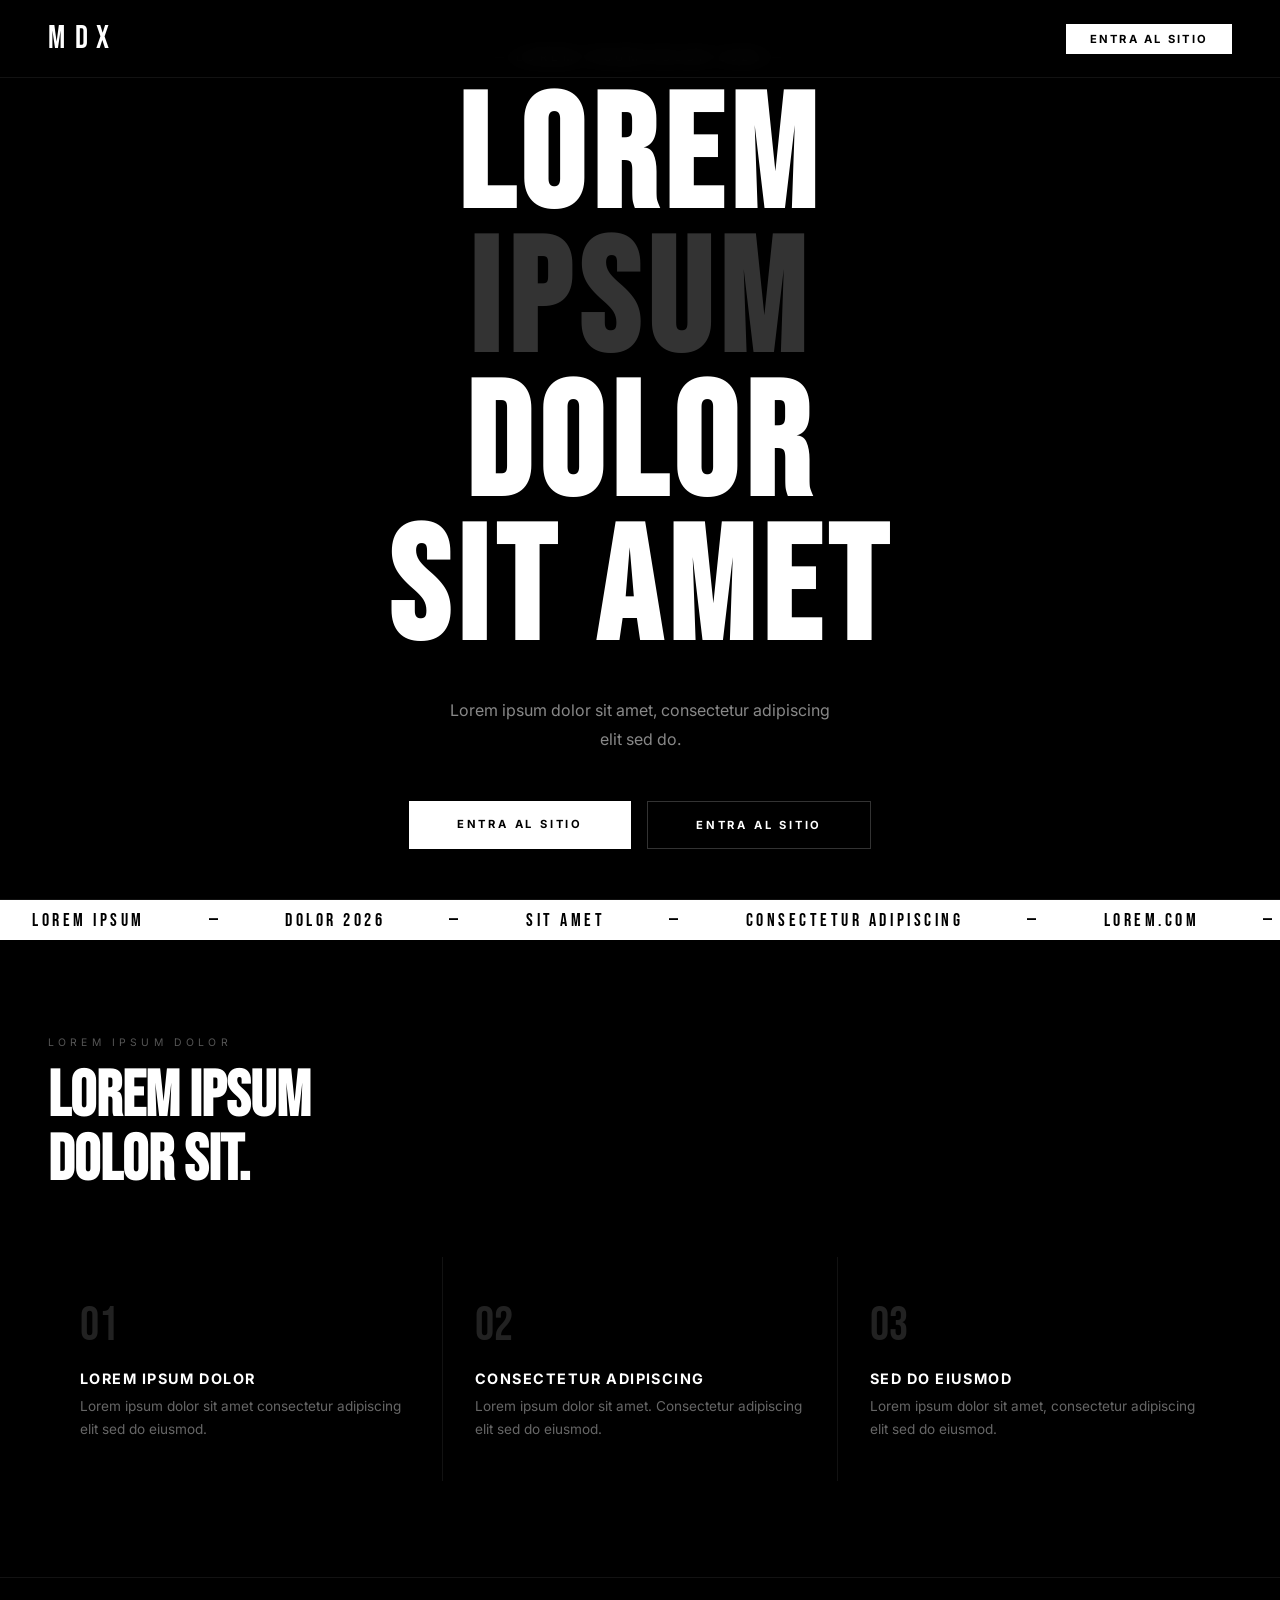
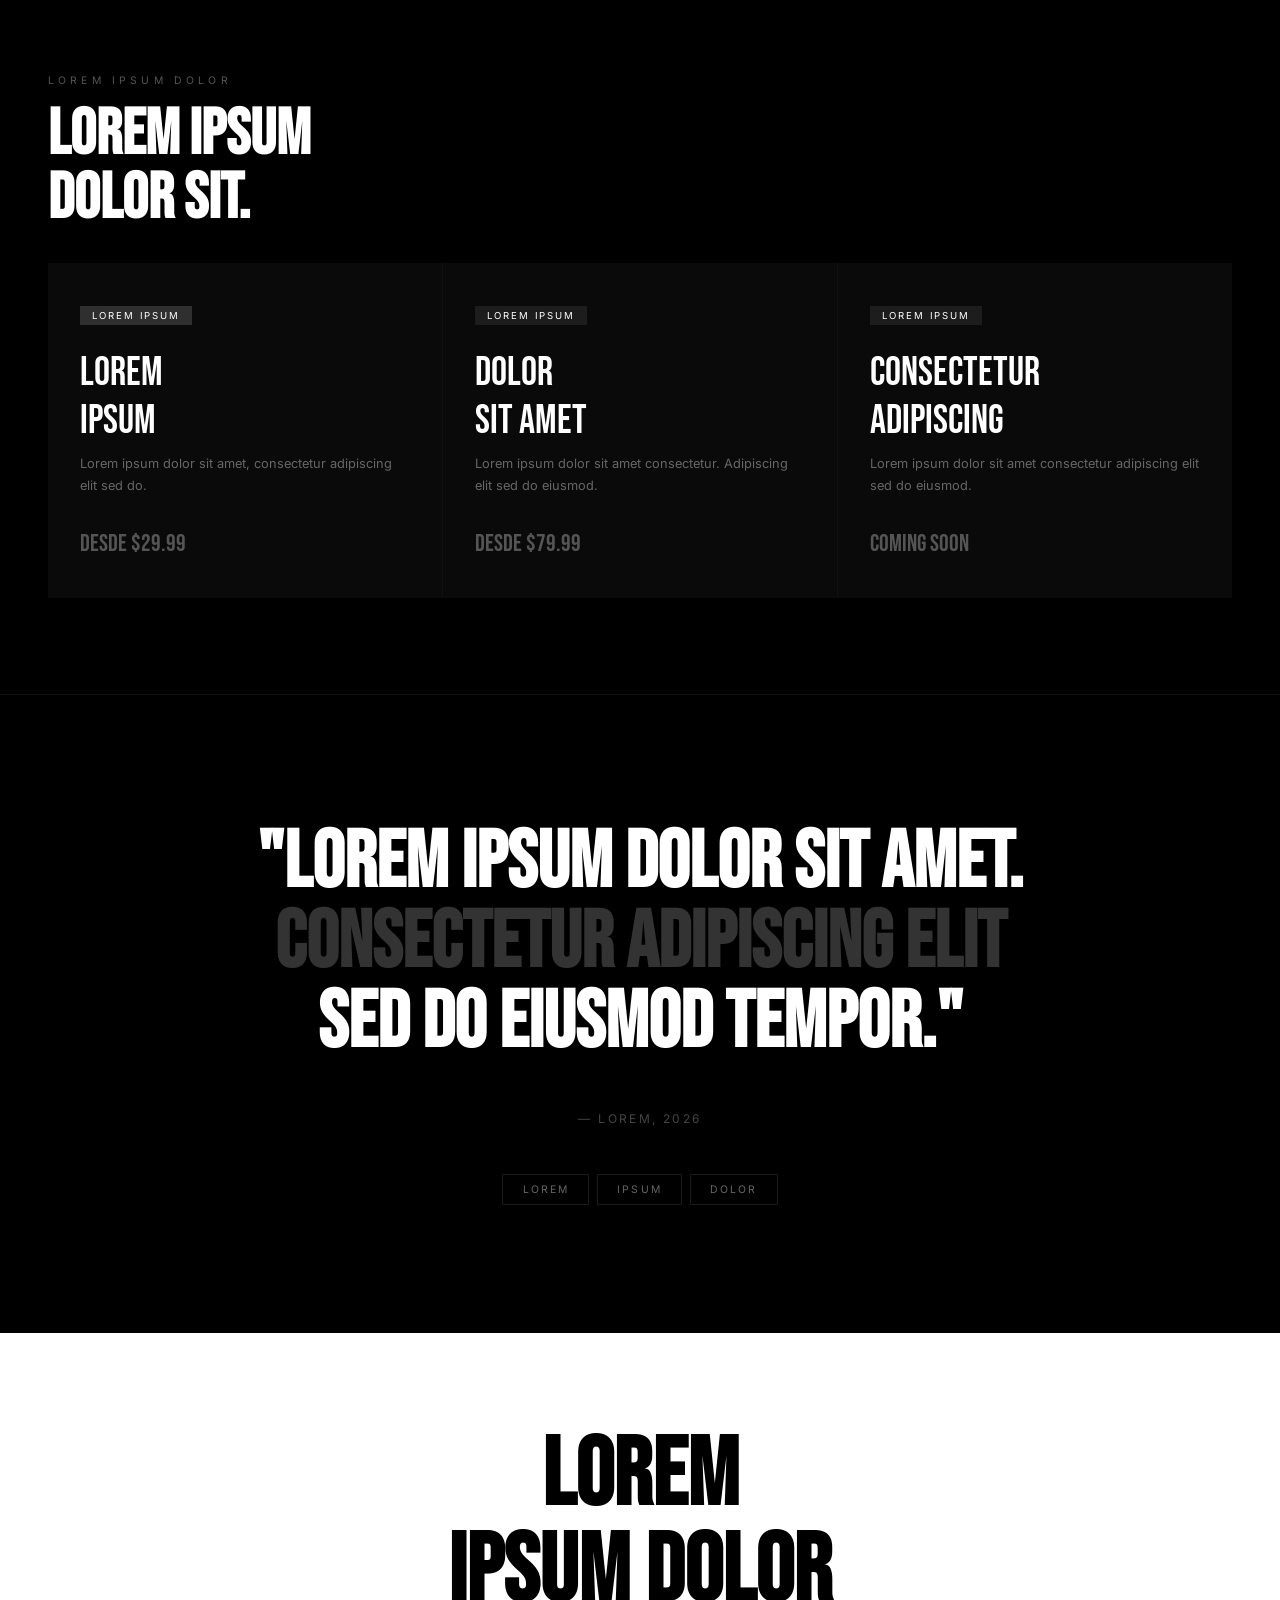
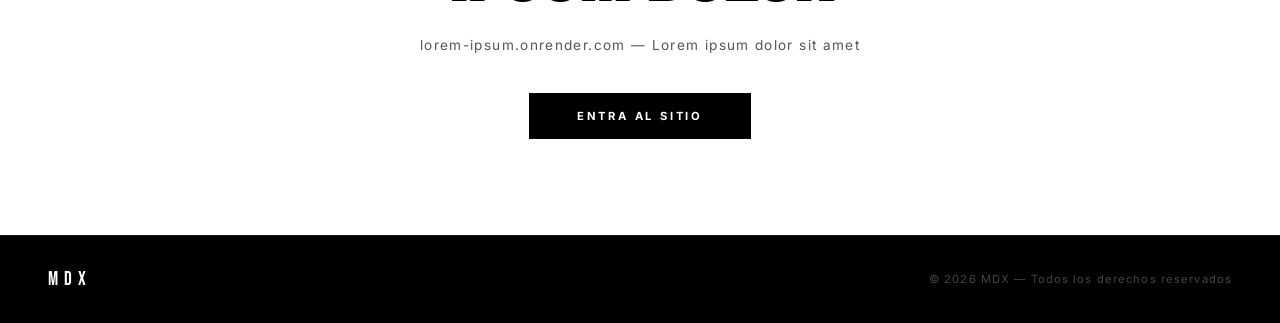
==== commit e7968837: "main" ====
--- a/index.html
+++ b/index.html
@@ -13,7 +13,7 @@
 
 <nav class="nav">
   <a href="https://mdx-9msn.onrender.com" class="nav-logo">MDX</a>
-  <a href="https://mdx-9msn.onrender.com" class="nav-cta">Lorem ipsum dolor</a>
+  <a href="https://mdx-9msn.onrender.com" class="nav-cta">Entra al sitio</a>
 </nav>
 
 <section class="hero">
@@ -21,8 +21,8 @@
   <h1 class="hero-title bebas">LOREM<br><span>IPSUM</span><br>DOLOR<br>SIT AMET</h1>
   <p class="hero-sub">Lorem ipsum dolor sit amet, consectetur adipiscing elit sed do.</p>
   <div class="hero-btns">
-    <a href="https://mdx-9msn.onrender.com" class="btn-primary">Lorem ipsum</a>
-    <a href="https://mdx-9msn.onrender.com" class="btn-secondary">Dolor sit amet</a>
+    <a href="https://mdx-9msn.onrender.com" class="btn-primary">Entra al sitio</a>
+    <a href="https://mdx-9msn.onrender.com" class="btn-secondary">Entra al sitio</a>
   </div>
 </section>
 
@@ -96,12 +96,12 @@
 <div class="cta-final">
   <h2 class="cta-final-title bebas">Lorem<br>ipsum dolor</h2>
   <p class="cta-final-sub">lorem-ipsum.onrender.com — Lorem ipsum dolor sit amet</p>
-  <a href="https://mdx-9msn.onrender.com" class="btn-dark">Lorem ipsum</a>
+  <a href="https://mdx-9msn.onrender.com" class="btn-dark">Entra al sitio</a>
 </div>
 
 <footer>
-  <div class="footer-logo">Lorem</div>
-  <div class="footer-copy">© 2026 Lorem Ipsum — Todos los derechos reservados</div>
+  <div class="footer-logo">MDX</div>
+  <div class="footer-copy">© 2026 MDX — Todos los derechos reservados</div>
 </footer>
 
 </body>
